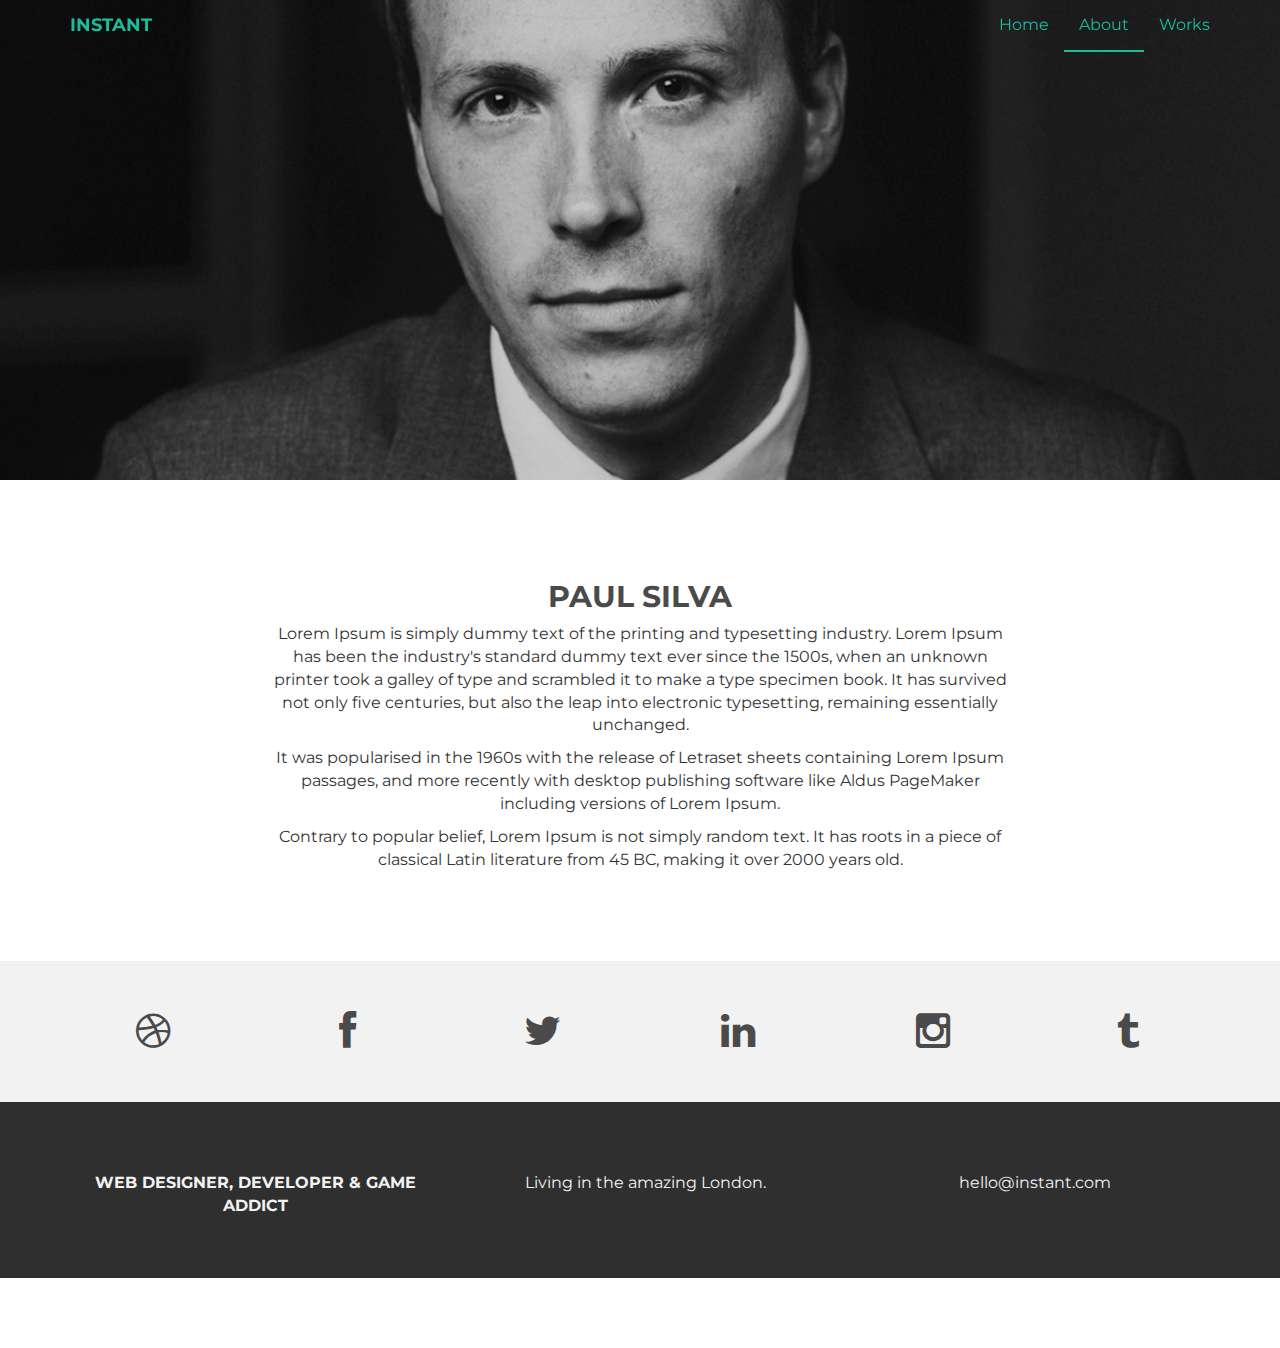
==== about.html @ e004bc78 "Instant Theme added" ====
<!DOCTYPE html>
<html lang="en">
  <head>
    <meta charset="utf-8">
    <meta http-equiv="X-UA-Compatible" content="IE=edge">
    <meta name="viewport" content="width=device-width, initial-scale=1">
    <meta name="description" content="">
    <meta name="author" content="">
    <link rel="shortcut icon" href="assets/ico/favicon.ico">

    <title>INSTANT - Bootstrap Theme</title>

    <!-- Bootstrap core CSS -->
    <link href="assets/css/bootstrap.css" rel="stylesheet">

    <!-- Custom styles for this template -->
    <link href="assets/css/style.css" rel="stylesheet">
    <link href="assets/css/font-awesome.min.css" rel="stylesheet">

    <!-- Just for debugging purposes. Don't actually copy this line! -->
    <!--[if lt IE 9]><script src="../../assets/js/ie8-responsive-file-warning.js"></script><![endif]-->

    <!-- HTML5 shim and Respond.js IE8 support of HTML5 elements and media queries -->
    <!--[if lt IE 9]>
      <script src="https://oss.maxcdn.com/libs/html5shiv/3.7.0/html5shiv.js"></script>
      <script src="https://oss.maxcdn.com/libs/respond.js/1.4.2/respond.min.js"></script>
    <![endif]-->
  </head>

  <body>

    <!-- Static navbar -->
    <div class="navbar navbar-default navbar-fixed-top" role="navigation">
      <div class="container">
        <div class="navbar-header">
          <button type="button" class="navbar-toggle" data-toggle="collapse" data-target=".navbar-collapse">
            <span class="sr-only">Toggle navigation</span>
            <span class="icon-bar"></span>
            <span class="icon-bar"></span>
            <span class="icon-bar"></span>
          </button>
          <a class="navbar-brand" href="index.html">INSTANT</a>
        </div>
        <div class="navbar-collapse collapse">
          <ul class="nav navbar-nav navbar-right">
            <li><a href="index.html">Home</a></li>
            <li class="active"><a href="about.html">About</a></li>
            <li><a href="index.html#works">Works</a></li>
          </ul>
        </div><!--/.nav-collapse -->
      </div>
    </div>


	<div id="aboutwrap">
	    <div class="container">
			<div class="row">
				<div class="col-lg-6 col-lg-offset-3">
				</div>
			</div><! --/row -->
	    </div> <!-- /container -->
	</div><! --/aboutwrap -->
	
	<div class="container">
		<div class="row centered mt mb">
			<div class="col-lg-8 col-lg-offset-2">
				<h2>PAUL SILVA</h2>
				<p>Lorem Ipsum is simply dummy text of the printing and typesetting industry. Lorem Ipsum has been the industry's standard dummy text ever since the 1500s, when an unknown printer took a galley of type and scrambled it to make a type specimen book. It has survived not only five centuries, but also the leap into electronic typesetting, remaining essentially unchanged.</p>
				<p>It was popularised in the 1960s with the release of Letraset sheets containing Lorem Ipsum passages, and more recently with desktop publishing software like Aldus PageMaker including versions of Lorem Ipsum.</p>
				<p>Contrary to popular belief, Lorem Ipsum is not simply random text. It has roots in a piece of classical Latin literature from 45 BC, making it over 2000 years old.</p>
			</div>

		</div><! --/row -->
	</div><! --/container -->
	
	<div id="social">
		<div class="container">
			<div class="row centered">
				<div class="col-lg-2">
					<a href="#"><i class="fa fa-dribbble"></i></a>
				</div>
				<div class="col-lg-2">
					<a href="#"><i class="fa fa-facebook"></i></a>
				</div>
				<div class="col-lg-2">
					<a href="#"><i class="fa fa-twitter"></i></a>
				</div>
				<div class="col-lg-2">
					<a href="#"><i class="fa fa-linkedin"></i></a>
				</div>
				<div class="col-lg-2">
					<a href="#"><i class="fa fa-instagram"></i></a>
				</div>
				<div class="col-lg-2">
					<a href="#"><i class="fa fa-tumblr"></i></a>
				</div>
			
			</div><! --/row -->
		</div><! --/container -->
	</div><! --/social -->

	<div id="footerwrap">
		<div class="container">
			<div class="row centered">
				<div class="col-lg-4">
					<p><b>WEB DESIGNER, DEVELOPER & GAME ADDICT</b></p>
				</div>
			
				<div class="col-lg-4">
					<p>Living in the amazing London.</p>
				</div>
				<div class="col-lg-4">
					<p>hello@instant.com</p>
				</div>
			
			</div>
		
		</div>
	</div><! --/footerwrap -->
	


    <!-- Bootstrap core JavaScript
    ================================================== -->
    <!-- Placed at the end of the document so the pages load faster -->
    <script src="https://ajax.googleapis.com/ajax/libs/jquery/1.11.0/jquery.min.js"></script>
    <script src="assets/js/bootstrap.min.js"></script>
  </body>
</html>
---- assets/css/style.css ----
/*
 * Author: Carlos Alvarez
 * URL: http://Alvarez.is
 *
 * Project Name: NYC Design
 * Version: 1.0
 * Date: 04-20-2014
 * URL: 
 */


/* ==========================================================================
   Base Styles, Bootstrap Modifications & Fonts Import
   ========================================================================== */

@import url(http://fonts.googleapis.com/css?family=Montserrat:400,700);


::-moz-selection {
    background: #f2c2c9;
    color: #a4003a;
    text-shadow: none;
}

::selection {
    background: #16a085;
    color: #a4003a;
    text-shadow: none;
}

/*
 * A better looking default horizontal rule
 */

 hr {
    display: block;
    height: 1px;
    border: 0;
    border-top: 1px solid #ccc;
    margin: 1em 0;
    padding: 0;
}

.centered {
	text-align: center
}

.mt {
	margin-top: 80px;
}

.mb {
	margin-bottom: 80px;
}

/* ==========================================================================
   General styles
   ========================================================================== */


body {
    font-family: 'Montserrat', sans-serif;
    font-weight: 400;
    font-size: 16px;

    -webkit-font-smoothing: antialiased;
    -webkit-overflow-scrolling: touch;
}

h1, h2, h3, h4, h5, h6 {
	font-weight: 700;
    color: #4a4a4a;
}


.navbar-brand {
	font-weight: 700;
}

.navbar-default .navbar-brand {
	color: #1abc9c;
}

.navbar-default {
	background-color: transparent;
	border-color: transparent;
}

.navbar-default .navbar-nav > .active > a, .navbar-default .navbar-nav > .active > a:hover, .navbar-default .navbar-nav > .active > a:focus {
	color: #1abc9c;
	background-color: transparent;
	border-bottom: 2px solid #1abc9c
}

.navbar-default .navbar-nav > li > a {
	color: #1abc9c;
}

/* ==========================================================================
   Wrap Sections
   ========================================================================== */

#headerwrap {
	background: url(../img/back.jpg) no-repeat center top;
	margin-top: -70px;
	padding-top: 250px;
	text-align:center;
	background-attachment: relative;
	background-position: center center;
	min-height: 650px;
	width: 100%;
	
    -webkit-background-size: 100%;
    -moz-background-size: 100%;
    -o-background-size: 100%;
    background-size: 100%;

    -webkit-background-size: cover;
    -moz-background-size: cover;
    -o-background-size: cover;
    background-size: cover;
}

#headerwrap h1 {
	color:#ffffff;
	padding-top: 10px;
	padding-bottom: 20px;
	letter-spacing: 4px;
	font-size: 80px;
	font-weight: bold;
}

#headerwrap h4 {
	font-weight: 400;
	color: #ffffff
}

#social {
	padding-top: 50px;
	padding-bottom: 50px;
	background-color: #f2f2f2;
}

#social i {
	font-size: 40px;
	color: #4a4a4a
}

#social i:hover {
	color: #1abc9c
}

#footerwrap {
	padding-top: 70px;
	padding-bottom: 50px;
	background-color: #2f2f2f;
}

#footerwrap p {
	color: #f2f2f2;
	margin-left: 10px;
}

#workwrap {	
	background: url(../img/work.jpg) no-repeat center top;
	margin-top: -70px;
	padding-top: 250px;
	text-align:center;
	background-attachment: relative;
	background-position: center center;
	min-height: 650px;
	width: 100%;
	
    -webkit-background-size: 100%;
    -moz-background-size: 100%;
    -o-background-size: 100%;
    background-size: 100%;

    -webkit-background-size: cover;
    -moz-background-size: cover;
    -o-background-size: cover;
    background-size: cover;
}

#workwrap h1 {
	color:#ffffff;
	padding-top: 10px;
	padding-bottom: 20px;
	letter-spacing: 4px;
	font-size: 80px;
	font-weight: bold;
}

#workwrap h4 {
	font-weight: 400;
	color: #ffffff
}

#aboutwrap {	
	background: url(../img/about.jpg) no-repeat center top;
	margin-top: -70px;
	padding-top: 250px;
	text-align:center;
	background-attachment: relative;
	background-position: center center;
	min-height: 550px;
	width: 100%;
	
    -webkit-background-size: 100%;
    -moz-background-size: 100%;
    -o-background-size: 100%;
    background-size: 100%;

    -webkit-background-size: cover;
    -moz-background-size: cover;
    -o-background-size: cover;
    background-size: cover;
}




/* Gallery */
.gallery {
	margin-top: 30px;
}

.gallery img:hover {
	opacity: 0.4;
}
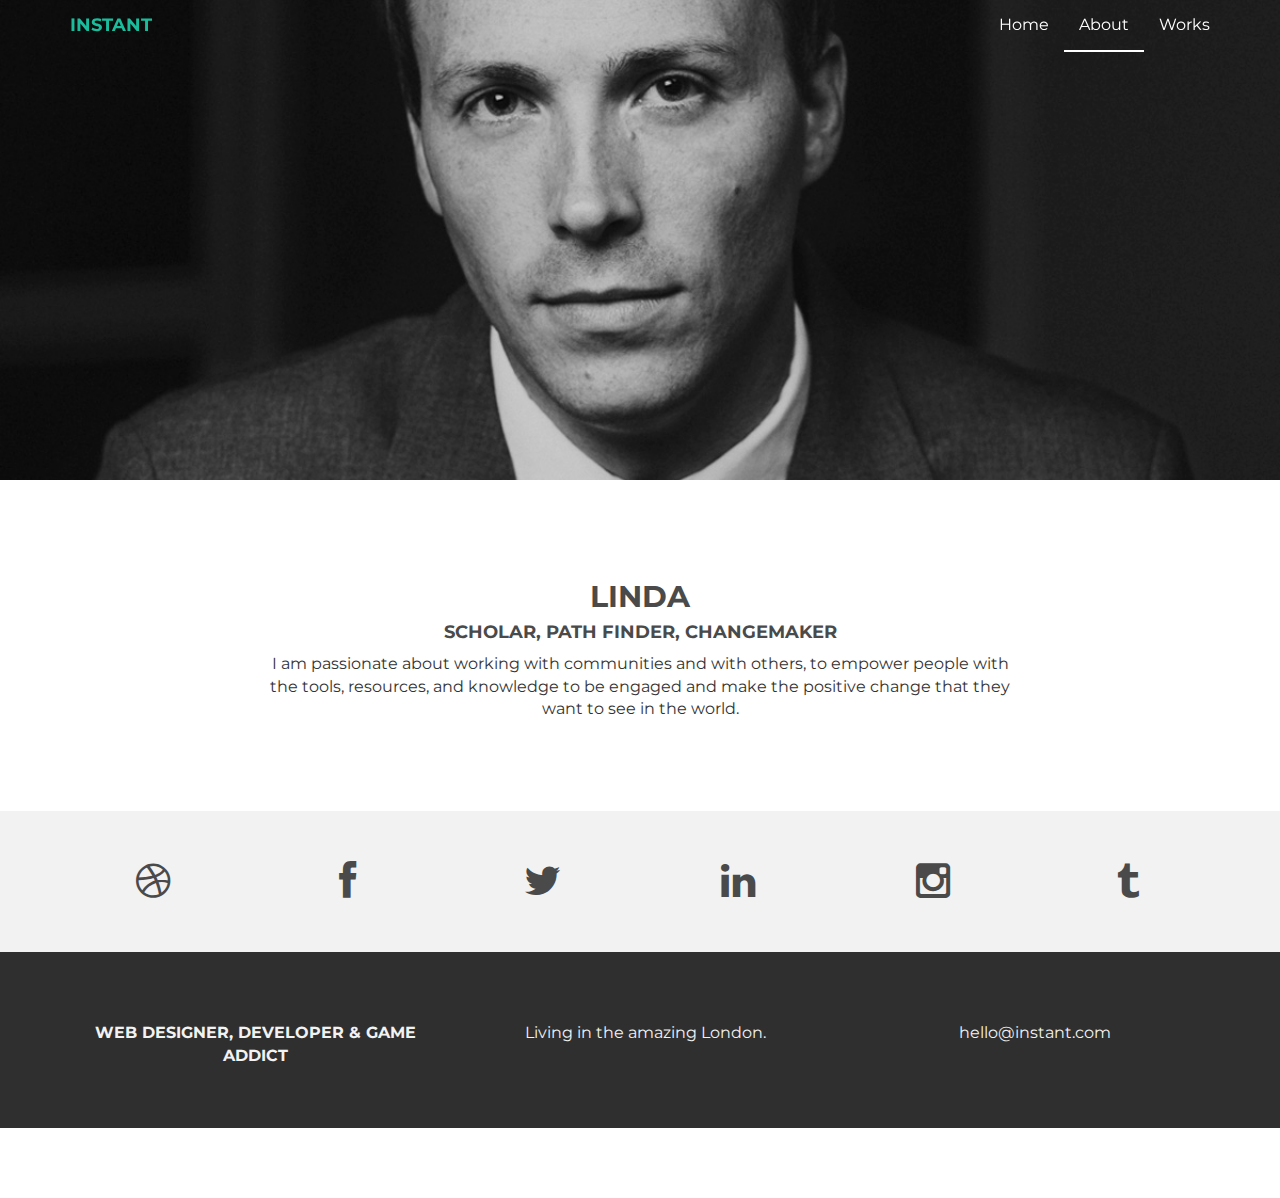
==== commit 3adb0c26: "Update css and about" ====
--- a/about.html
+++ b/about.html
@@ -8,7 +8,7 @@
     <meta name="author" content="">
     <link rel="shortcut icon" href="assets/ico/favicon.ico">
 
-    <title>INSTANT - Bootstrap Theme</title>
+    <title>about | an inspiration board</title>
 
     <!-- Bootstrap core CSS -->
     <link href="assets/css/bootstrap.css" rel="stylesheet">
@@ -64,10 +64,12 @@
 	<div class="container">
 		<div class="row centered mt mb">
 			<div class="col-lg-8 col-lg-offset-2">
-				<h2>PAUL SILVA</h2>
-				<p>Lorem Ipsum is simply dummy text of the printing and typesetting industry. Lorem Ipsum has been the industry's standard dummy text ever since the 1500s, when an unknown printer took a galley of type and scrambled it to make a type specimen book. It has survived not only five centuries, but also the leap into electronic typesetting, remaining essentially unchanged.</p>
-				<p>It was popularised in the 1960s with the release of Letraset sheets containing Lorem Ipsum passages, and more recently with desktop publishing software like Aldus PageMaker including versions of Lorem Ipsum.</p>
-				<p>Contrary to popular belief, Lorem Ipsum is not simply random text. It has roots in a piece of classical Latin literature from 45 BC, making it over 2000 years old.</p>
+				<h2>LINDA</h2>
+				<h4>SCHOLAR, PATH FINDER, CHANGEMAKER</h4>
+				<p>I am passionate about working with communities and with
+				others, to empower people with the tools, resources, and
+				knowledge to be engaged and make the positive change that they
+				want to see in the world.</p>
 			</div>
 
 		</div><! --/row -->
--- a/assets/css/style.css
+++ b/assets/css/style.css
@@ -87,13 +87,13 @@
 }
 
 .navbar-default .navbar-nav > .active > a, .navbar-default .navbar-nav > .active > a:hover, .navbar-default .navbar-nav > .active > a:focus {
-	color: #1abc9c;
+	color: #ffffff;
 	background-color: transparent;
-	border-bottom: 2px solid #1abc9c
+	border-bottom: 2px solid #ffffff
 }
 
 .navbar-default .navbar-nav > li > a {
-	color: #1abc9c;
+	color: #ffffff;
 }
 
 /* ==========================================================================
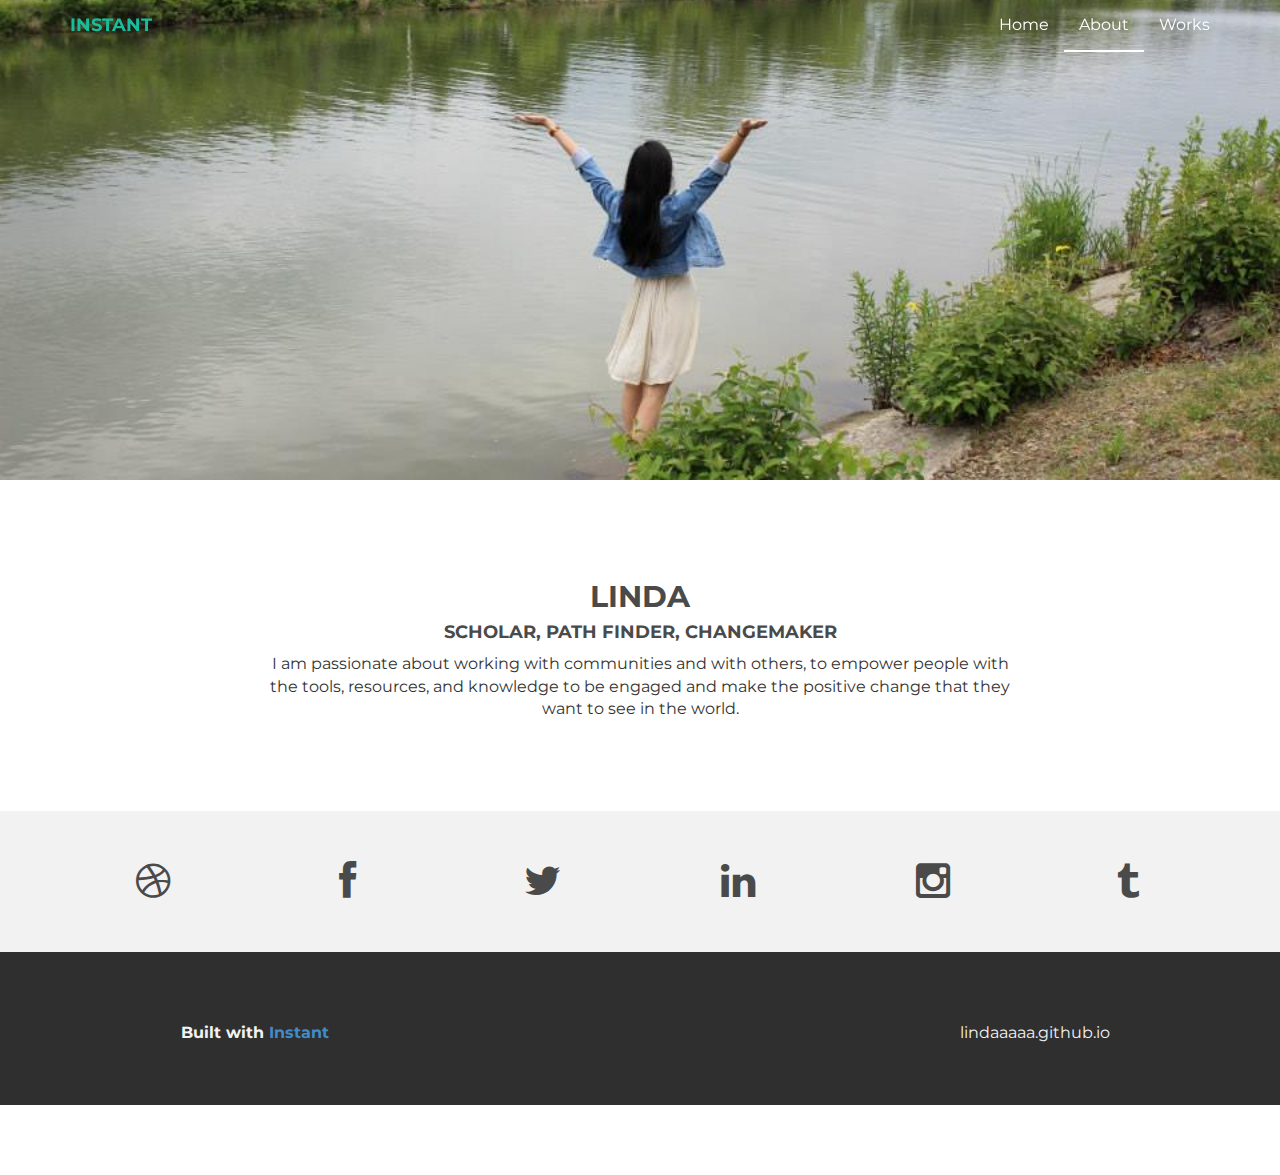
==== commit bcffbffb: "Update" ====
--- a/about.html
+++ b/about.html
@@ -105,14 +105,13 @@
 		<div class="container">
 			<div class="row centered">
 				<div class="col-lg-4">
-					<p><b>WEB DESIGNER, DEVELOPER & GAME ADDICT</b></p>
+					<p><b>Built with <a href="http://www.blacktie.co/2014/05/instant-personal-portfolio-theme/">Instant</a></b></p>
 				</div>
 			
 				<div class="col-lg-4">
-					<p>Living in the amazing London.</p>
 				</div>
 				<div class="col-lg-4">
-					<p>hello@instant.com</p>
+					<p>lindaaaaa.github.io</p>
 				</div>
 			
 			</div>
